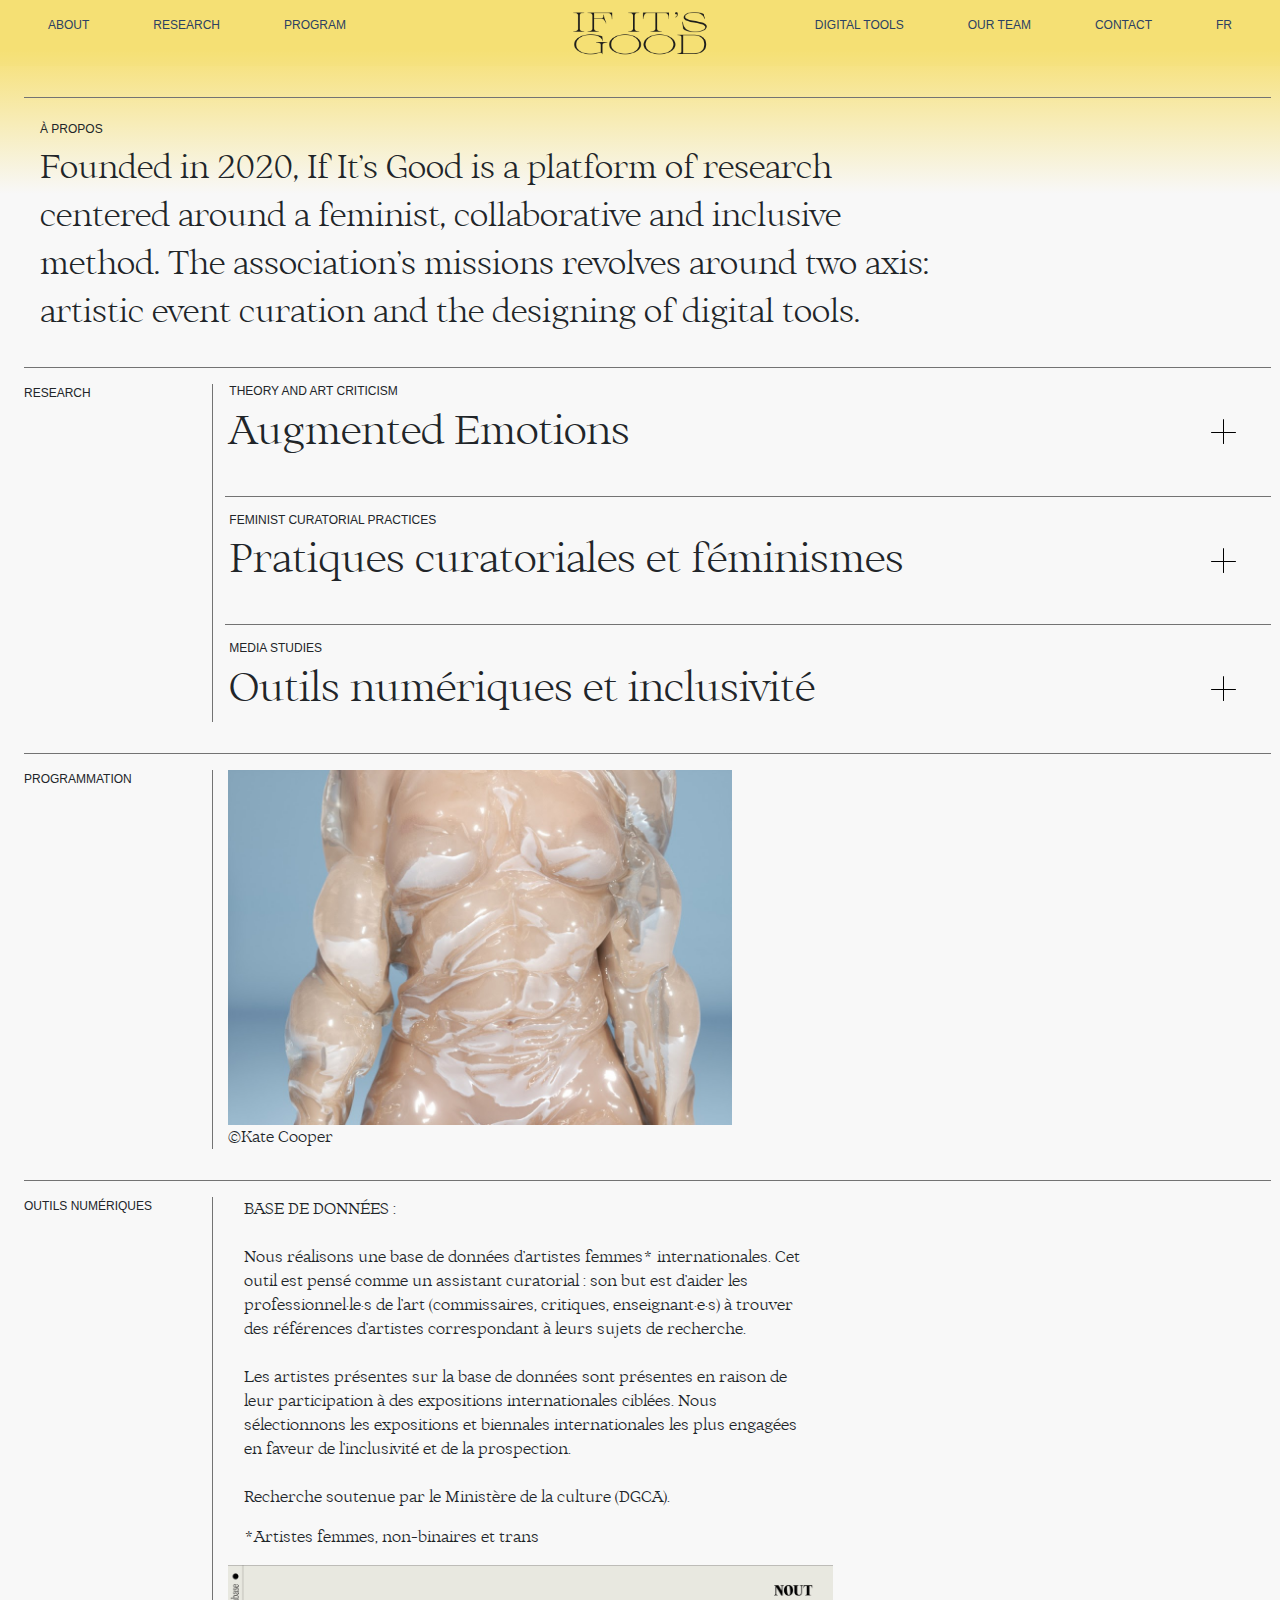
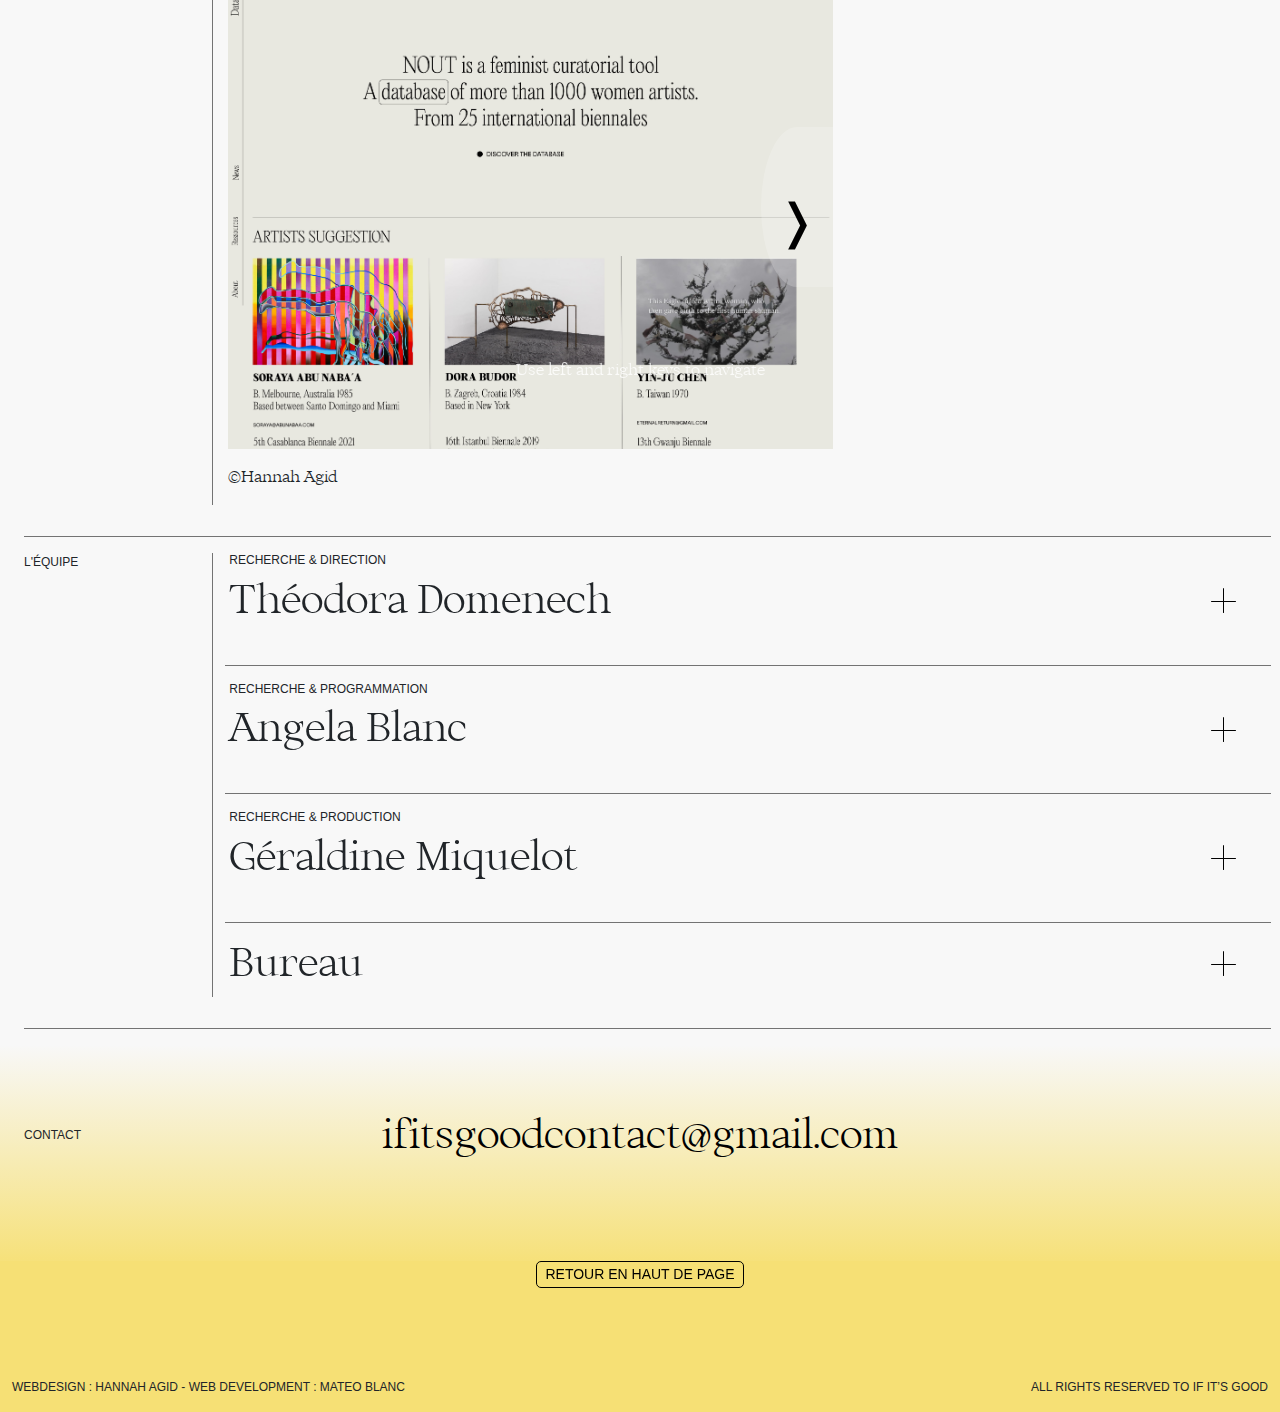
==== homepage_en.html @ 91a311b5 "deleted zip files" ====
<html>
<head>
  <meta charset="UTF-8">
  <title>If it's Good</title>
  <link rel="stylesheet" href="style/style.css">
  <meta name="viewport" content="width=device-width, initial-scale=1.0">
  <link rel="stylesheet" href="https://maxcdn.bootstrapcdn.com/bootstrap/4.5.2/css/bootstrap.min.css">
  <link rel="shortcut icon" href="https://64.media.tumblr.com/avatar_8b49ee606a43_128.pnj">
</head>

<body>
    <nav class="navbar navbar-expand-lg navbar-light bg-light" id="banner">
       <a href="index.html" class="small logo"> <img src="style/images/if-its-good-logo.png" class="small logo"></a>
      <button class="navbar-toggler" type="button" data-toggle="collapse" data-target="#navbarTogglerDemo02" aria-controls="navbarTogglerDemo02" aria-expanded="false" aria-label="Toggle navigation">
        <span></span><span></span>
      </button>

      <div class="collapse navbar-collapse" id="navbarTogglerDemo02">
        <ul class="navbar-nav mr-auto mt-2 mt-lg-0">
          <div class="banner-first">
            <li class="nav-item"><a href="#a-propos" class="title summary nav-link" id="apropos-btn">ABOUT</a></li>
            <li class="nav-item"><a href="#recherche" class="title summary nav-link">RESEARCH</a></li>
            <li class="nav-item"><a href="#programmation" class="title summary nav-link">PROGRAM</a></li>
          </div>
          <div class="banner-second">
            <li class="nav-item"><a href="#herweare" class="title summary nav-link">DIGITAL TOOLS</a></li>
            <li class="nav-item"><a href="#equipe" class="title summary nav-link">OUR TEAM</a></li>
            <li class="nav-item"><a href="#contact" class="title summary nav-link">CONTACT</a></li>
            <li class="nav-item"><a href="homepage_fr.html" class="nav-link summary title">FR</a></li>
          </div>
        </ul>
      </div>
    </nav>
    <div class="color"></div>

    <div id="a-propos"></div>
    <div class="hor-line lg ml-4"></div>
    <div class="a-propos">
      <h4 class="title summary">À PROPOS</h4>
      <p>Founded in 2020, If It’s Good is a platform of research centered around a feminist, collaborative and inclusive method. The association’s missions revolves around two axis: artistic event curation and the designing of digital tools.</p>
    </div>
      <div id="recherche"></div>
        <div class="hor-line lg ml-4"></div>

<!--     <div class="axes flex-column flex-md-row ">
      <div class="title col-lg-2 col-md-3 mb-5 mb-md-0 pl-4">
        <p>L’ASSOCIATION AGIT SUR DEUX AXES :
      </div>
      <div class="content-holder pl-3">

          <div class="content col-md-10 col-lg-8">
            <h1>Programmation curatoriale et recherche</h1>
            <p>Une programmation artistique et culturelle portant sur divers sujets, alliant arts plastiques et littérature, aux nouvelles technologies et à l’affectivité.</p>
            <p>Une activité de recherche portant sur les critères d’appréciation et de légitimation des travaux artistiques par les professionnels de l’art et sur la manière dont ceux-ci génèrent indirectement des discriminations.  Le rôle des nouvelles technologies dans la formation du regard et les mécanismes de sélection des artistes est au premier plan.</p>
          </div>


            <div class="hor-line sm"></div>

          <div class="content col-md-10 col-lg-8">
            <h1>Outils numériques</h1>
            <p>If It’s Good s’inscrit parmi les acteurs de l’art contemporain qui se positionnent clairement dans la lutte contre les inégalités sociales et de genre. Attentive aux initiatives menées dans ce sens, l’association entend concevoir un outil complémentaire : un site Internet donnant accès à des ressources sur les artistes plasticiennes actives dans le monde entier.</p>
          </div>
        </div>
      </div>
    -->
      <div class="flex-column flex-md-row section">
        <div class="title col-lg-2 col-md-3 mb-5 mb-md-0 pl-4">
          <p>RESEARCH</p>
        </div>
        <div class="content-holder pl-3">

          <div class="hidden-stuff ">

              <h4 class="title summary">THEORY AND ART CRITICISM</h4>
              <div class="other">
                <input type="checkbox" id="research-1">
                  <h1><label for="research-1">Augmented Emotions</label></h1>
                  <h4 class="plus">
                    <button>
                      <span></span><span></span>
                    </button></h4>
                    <p>New technologies transform our emotional life. This hybridization between the human and the machine echoes Harraway’s 1990 emancipatory figure of the cyborg. However, this concept is undermined by the politics of data surveillance, which creates a feeling of deep alienation and is linked to the idea of mass manipulation. Taking the augmented emotions as our starting point, we aim to examine the figure of the post-cyborg in the context of a world governed by data. Our research is rooted in the work of artists who highlights the paradoxes from the ambivalent figure of the cyborg.</p>
              <!-- <p><a href="" class="button title">EN SAVOIR PLUS</a></p> -->
              </div>
            <div class="hor-line sm"></div>
          </div>

          <div class="hidden-stuff">
            <h4 class="title summary">FEMINIST CURATORIAL PRACTICES</h4>
            <div class="other">
              <input type="checkbox" id="research-2">
                <h1><label for="research-2">Pratiques curatoriales et féminismes</label></h1>

                <h4 class="plus">
                  <button>
                    <span></span><span></span>
                  </button></h4>
                <p>This research focuses on alternative and collective curatorial practices derived from feminist thinking. Our hybrid formats are situated at the intersection of the public and the private spheres. We aim to use these to create new practices and transmit emancipatory knowledge through collective explorations. The association If It’s Good was born of a monthly salon that has been held privately since 2017 by Theodora Domenech. This salon was conceived of as an informal laboratory of exchange and discovery of female-identified, trans and non-binary artists and writers. </p>
                <!-- <p><a href="" class="button title">EN SAVOIR PLUS</a></p> -->
            </div>
            <div class="hor-line sm"></div>
          </div>

          <div class="hidden-stuff">
            <h4 class="title summary">MEDIA STUDIES</h4>
            <div class="other">
              <input type="checkbox" id="research-3">
                <h1><label for="research-3">Outils numériques et inclusivité</label></h1>
                <h4 class="plus">
                <button>
                  <span></span><span></span>
                </button></h4>
              <p>Internet, en créant des réseaux de visibilité alternatifs, aurait pu être l’outil idéal pour déconstruire le paradigme esthétique masculin et occidental qui domine les institutions mondiales d’art contemporain et introduire une plus grande diversité. Paradoxalement, le traitement de données massives conduit à mécaniser le travail de sélection et empêche une appréciation critique des œuvres observées. Par leur manque de neutralité, les algorithmes semblent, de plus, reconduire les discriminations à l’œuvre dans le monde de l’art, privilégiant le canon masculin et occidental. Comment retrouver de l’inclusivité dans le numérique ? </p>
              <!-- <p><a href="" class="button title">EN SAVOIR PLUS</a></p> -->
            </div>
          </div>
        </div>
      </div>
      <div class="hor-line lg ml-4" id="programmation"></div>

      <div class="flex-column flex-md-row section">
        <div class="title col-lg-2 col-md-3 mb-5 mb-md-0 pl-4">
          <p>PROGRAMMATION</p>
        </div>

        <div class="col-lg-10 col-md-3">
          <div class="content program col-11 col-sm-11 col-md-6">
            <img src="./style/images/KateCoooer.jpg" alt="Kate Cooper 'Infection Drivers'" class="image">
            <p class="img__description">"Émotions Augmentées" est une série de conférences qui auront lieu à la Fondation Ricard en mars  2021.</p>
          </div>
            <p class="mb-0">©Kate Cooper</p>
          </div>
      </div>
      <div class="hor-line lg ml-4" id="herweare"></div>

      <div  class="axes flex-column flex-md-row section">
        <div class="title col-lg-2 col-md-3 mb-5 mb-md-0 pl-4">
          <p>OUTILS NUMÉRIQUES</p>
        </div>
        <div class="col">
          <div class="content-holder pl-3 herweare col-sm-11 col-md-7">
            <p> BASE DE DONNÉES : <br><br>
                Nous réalisons une base de données d’artistes femmes* internationales. Cet outil est pensé comme un assistant curatorial : son but est d’aider les professionnel·le·s de l’art (commissaires, critiques, enseignant·e·s) à trouver des références d’artistes correspondant à leurs sujets de recherche. <br><br>
                Les artistes présentes sur la base de données sont présentes en raison de leur participation à des expositions internationales ciblées. Nous sélectionnons les expositions et biennales internationales les plus engagées en faveur de l’inclusivité et de la prospection.
            <br><br>Recherche soutenue par le Ministère de la culture (DGCA).</p>
            <p>*Artistes femmes, non-binaires et trans</p>
          </div>
            <!-- <a href=""> -->
              <!-- <div class="button-herweare">
              <p class="button summary title" id="btn-hwa">DÉCOUVRIR LE SITE INTERNET</p>
              <div>
                <button class="side-arrow">
                  <span></span>
                  <span></span>
                  <span></span>
                </button>
              </div>
              </div> -->
            <!-- </a> -->
            <div class="content-holder pl-3 herweare col-sm-11 col-md-7 forslider">
              <form class="form">
                <input type="radio" name="fancy" class="input" autofocus value="db-1" id="db-1" />
                <input type="radio" name="fancy" class="input" value="db-2" id="db-2" />
                <input type="radio" name="fancy" class="input" value="db-3" id="db-3" />
                <input type="radio" name="fancy" class="input" value="db-4" id="db-4" />
                <label for="db-1" class="label"></label><label for="db-2" class="label"></label><label for="db-3" class="label"></label><label for="db-4" class="label"></label>
                <div class="keys">Use left and right keys to navigate</div>
              </form>
            </div>

              <!-- <img src="./style/images/bdd.png" class="img-bdd"> -->
            <p>©Hannah Agid</p>
          </div>
        </div>
      </div>
      <div class="hor-line lg ml-4" id="equipe"></div>

      <div class="flex-column flex-md-row section">
        <div class="title col-lg-2 col-md-3 mb-5 mb-md-0 pl-4">
          <p>L'ÉQUIPE</p>
        </div>
        <div class="content-holder pl-3">
          <div class="hidden-stuff">
            <h4 class="title summary">RECHERCHE & DIRECTION</h4>
             <div class="other">
                <input type="checkbox" id="team-1">
                <h1><label for="team-1">Théodora Domenech</label></h1>
                <h4 class="plus">
                  <button>
                    <span></span><span></span>
                  </button></h4>
              <div class="hidden-photo flex-column flex-md-row">
                <div class="content col-11 col-sm-11 col-md-4">
                  <img src="./style/images/theo.jpg" alt="Théodora Domenech" class="image">
                </div>
                <div class="col-11 col-sm-11 col-md-6">
                  <p>Théodora Domenech est docteure en philosophie spécialisée en phénoménologie des sentiments. Elle organise, depuis trois ans, un salon de présentation d’artistes et écrivaines femmes*. Croisant philosophie et études culturelles, ses recherches portent sur les critères de jugement des oeuvres d’art et les discriminations dans l’art contemporain ainsi que sur les effets des technologies numériques sur la vie affective. </p>
                </div>
              </div>
            </div>
          </div>
          <div class="hor-line sm"></div>

          <div class="hidden-stuff">
            <h4 class="title summary">RECHERCHE & PROGRAMMATION</h4>
            <div class="other">
              <input type="checkbox" id="team-2">
                <h1><label for="team-2">Angela Blanc</label></h1>
                <h4 class="plus">
                  <button>
                    <span></span><span></span>
                  </button></h4>
                <div class="hidden-photo flex-column flex-md-row">
                  <div class="content col-11 col-sm-11 col-md-4">
                    <img src="./style/images/photoangela.jpg" alt="Angela Blanc" class="image">
                  </div>
                  <div class="col-11 col-sm-11 col-md-6">
                    <p>Angela Blanc est curatrice indépendante et historienne de l’art. Ses recherches récentes questionnent l’influence des politiques et théories féministes sur les pratiques curatoriales, à partir des notions d’intimité, de collaboration et de transmission. En 2020, elle a co-dirigé une programmation en ligne, Sets and Scenarios, en partenariat avec Nottingham Contemporary, portant sur nos relations affectives aux images.</p>
                  </div>
                </div>
              </div>
          </div>
          <div class="hor-line sm"></div>

          <div class="hidden-stuff">
            <h4 class="title summary">RECHERCHE & PRODUCTION</h4>
            <div class="other">
            <input type="checkbox" id="team-3">
              <h1><label for="team-3">Géraldine Miquelot</label></h1>
              <h4 class="plus">
                  <button>
                    <span></span><span></span>
                  </button></h4>
              <div class="hidden-photo flex-column flex-md-row">
                <div class="content col-11 col-sm-11 col-md-4">
                  <img src="./style/images/germiq.jpg" alt="Angela Blanc" class="image">
                </div>
                <div class="col-11 col-sm-11 col-md-6">
                  <p>Géraldine Miquelot est chercheuse et commissaire d’exposition indépendante. Après une thèse sur les pratiques de médiation dans les institutions d’art contemporain, elle poursuit ses réflexions sur le travail et les conditions de collaboration. Donnant la priorité à la transmission et à la vulgarisation, elle s'attache notamment à rendre lisibles les mécanismes de domination patriarcale et coloniale en jeu dans le monde de l'art.</p>
                </div>
              </div>
          </div>
        </div>

        <div class="hor-line sm"></div>

        <div class="hidden-stuff">
            <div class="other">
            <input type="checkbox" id="team-4">
              <h1><label for="team-4">Bureau</label></h1>
              <h4 class="plus">
                  <button>
                    <span></span><span></span>
                  </button></h4>
              <div class="hidden-photo flex-column flex-md-row">
                <!-- <div class="content col-11 col-sm-11 col-md-4">
                </div> -->
                <div class="col-11 col-sm-11 col-md-8 pl-0">
                  <p>YASMINA HATEM, commissaire d’exposition indépendante.
                      <br>CATHERINE STEPHAN, économiste.</p>
                  </div>
              </div>
          </div>
        </div>
        </div>
      </div>
      <div class="hor-line lg ml-4"></div>

      <div id="contact" class="flex-column flex-md-row">
        <div class="title col-lg-2 col-md-3 mb-5 mb-md-0 pl-4">
          <p>CONTACT</p>
        </div>
        <div class="mail">
          <a href="mailto: ifitsgoodcontact@gmail.com"><h1>ifitsgoodcontact@gmail.com</h1></a>
        </div>
      </div>
      <footer class="footer page-footer">
        <div class="top">
          <a href="#banner" class="button">RETOUR EN HAUT DE PAGE</a>
        </div>
        <div class="bottom-footer">
          <p class="title summary">WEBDESIGN : HANNAH AGID - WEB DEVELOPMENT : MATEO BLANC</p>
          <p class="title summary">ALL RIGHTS RESERVED TO IF IT’S GOOD</p>
        </div>
      </footer>
    <script src="https://ajax.googleapis.com/ajax/libs/jquery/3.2.1/jquery.min.js"></script>
    <script src="https://cdnjs.cloudflare.com/ajax/libs/popper.js/1.12.6/umd/popper.min.js"></script>
    <script src="https://maxcdn.bootstrapcdn.com/bootstrap/4.0.0/js/bootstrap.min.js"></script>
</body>
</html>
---- style/style.css ----
@import url("components/apropos.css");
@import url("components/axes.css");
@import url("components/hidden-stuff.css");
@import url("components/images.css");
@import url("components/contact.css");
@import url("components/footer.css");
@import url("components/button.css");
@import url("components/logo.css");
@import url("components/navbar.css");
@import url("components/divider.css");
@import url("components/slider.css");


@font-face {
    font-family: 'orticalight';
    src: url('../ortica_site/ortica-light-webfont.woff2') format('woff2'),
         url('../ortica_site/ortica-light-webfont.woff') format('woff');
    font-weight: normal;
    font-style: normal;

}

@font-face {
    font-family: 'orticabold';
    src: url('../ortica_site/ortica-bold-webfont.woff2') format('woff2'),
         url('../ortica_site/ortica-bold-webfont.woff') format('woff');
    font-weight: normal;
    font-style: normal;
}

body {
  background-color: rgb(248 248 248) !important;
  font-family: 'orticalight' !important;
  margin: 0 !important;
}

.holster {
  scroll-snap-type: y proximity;
  /*height: 100vh;*/
  overflow: scroll;
  scroll-behavior: smooth;
}

body p {
  line-height: 1.5em;
}

h1, h4 {
  font-weight: lighter;
}

html {
  scroll-behavior: smooth;
}
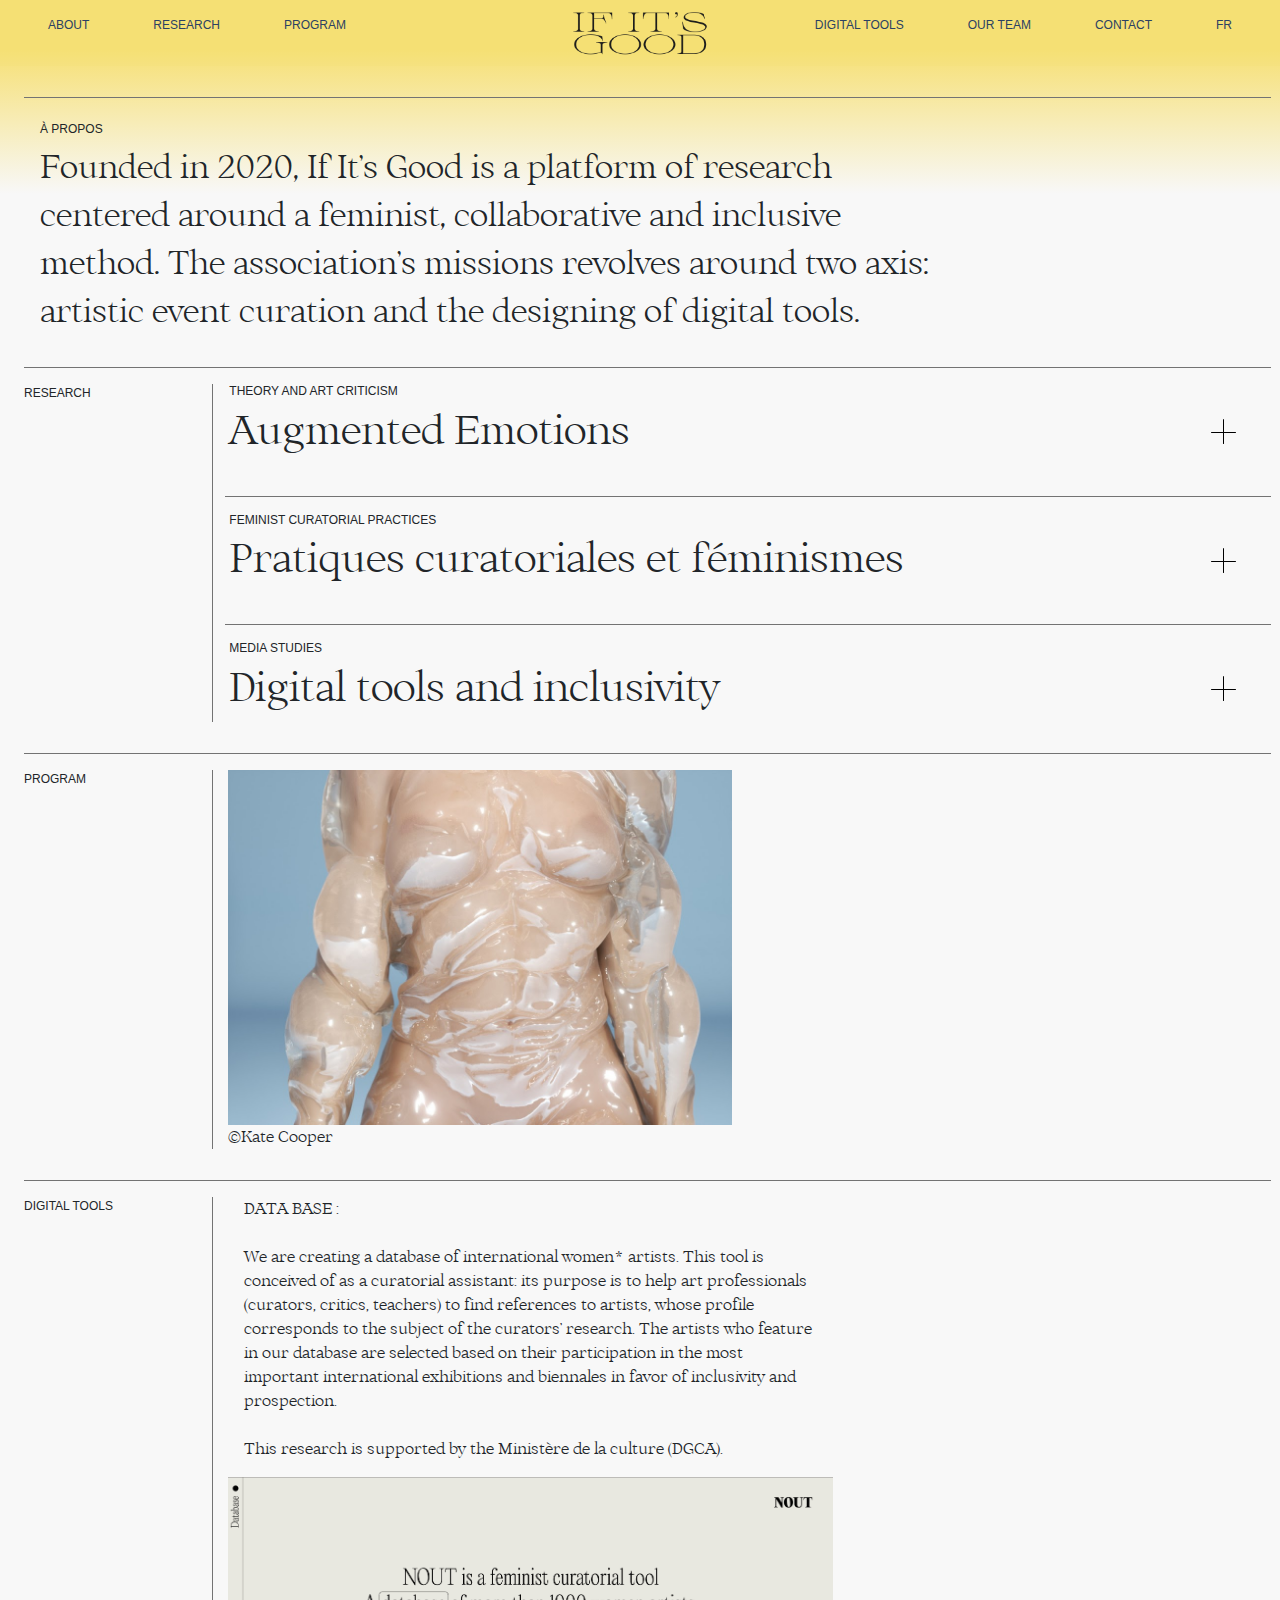
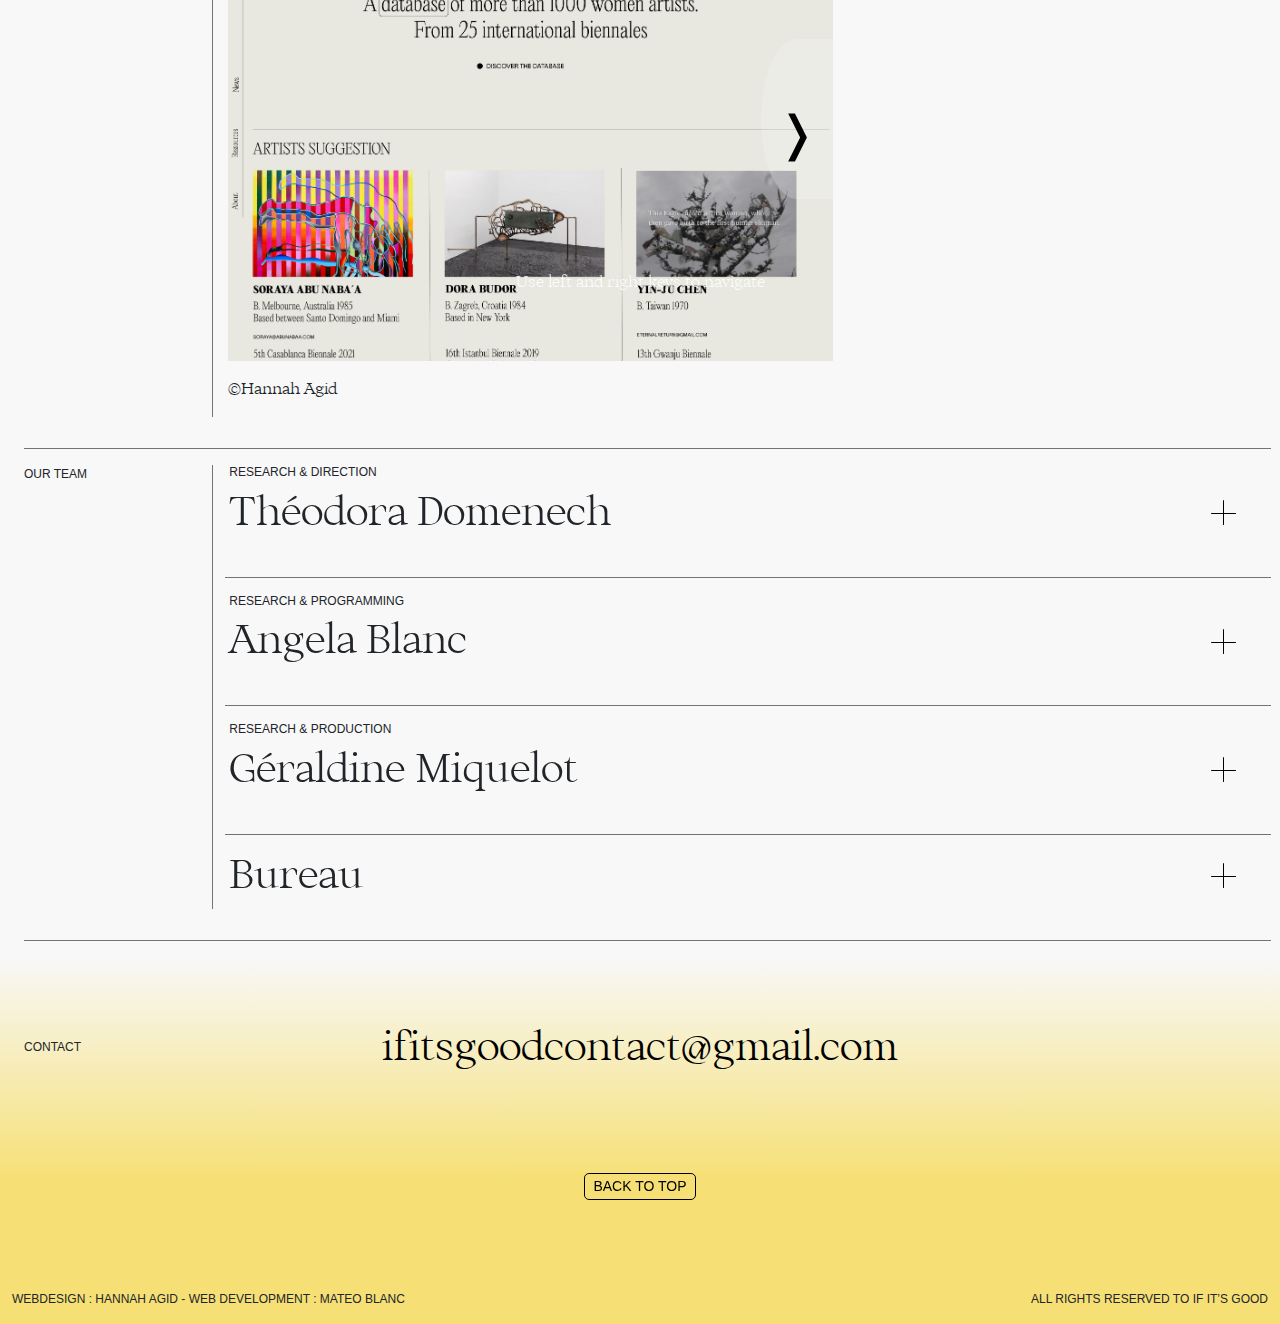
==== commit 53126d85: "added English version and changed buttons in index" ====
--- a/homepage_en.html
+++ b/homepage_en.html
@@ -106,12 +106,12 @@
             <h4 class="title summary">MEDIA STUDIES</h4>
             <div class="other">
               <input type="checkbox" id="research-3">
-                <h1><label for="research-3">Outils numériques et inclusivité</label></h1>
+                <h1><label for="research-3">Digital tools and inclusivity</label></h1>
                 <h4 class="plus">
                 <button>
                   <span></span><span></span>
                 </button></h4>
-              <p>Internet, en créant des réseaux de visibilité alternatifs, aurait pu être l’outil idéal pour déconstruire le paradigme esthétique masculin et occidental qui domine les institutions mondiales d’art contemporain et introduire une plus grande diversité. Paradoxalement, le traitement de données massives conduit à mécaniser le travail de sélection et empêche une appréciation critique des œuvres observées. Par leur manque de neutralité, les algorithmes semblent, de plus, reconduire les discriminations à l’œuvre dans le monde de l’art, privilégiant le canon masculin et occidental. Comment retrouver de l’inclusivité dans le numérique ? </p>
+              <p>Since it creates alternative networks of visibility, the Internet could have been the perfect tool to deconstruct the masculine and occidental aesthetic paradigm that dominates contemporary art institutions. The Internet could equally have been used to introduce diversity into the world of art. Paradoxically, mass data processing has led to the mechanisation of selection processes, which has become an impediment to critical appreciation of an artwork. As a result of their biases, algorithms seem to replicate traditional discrimination in the art world by placing emphasis upon the masculine and occidental canon. How can we reach inclusivity in digital technologies?</p>
               <!-- <p><a href="" class="button title">EN SAVOIR PLUS</a></p> -->
             </div>
           </div>
@@ -121,13 +121,13 @@
 
       <div class="flex-column flex-md-row section">
         <div class="title col-lg-2 col-md-3 mb-5 mb-md-0 pl-4">
-          <p>PROGRAMMATION</p>
+          <p>PROGRAM</p>
         </div>
 
         <div class="col-lg-10 col-md-3">
           <div class="content program col-11 col-sm-11 col-md-6">
             <img src="./style/images/KateCoooer.jpg" alt="Kate Cooper 'Infection Drivers'" class="image">
-            <p class="img__description">"Émotions Augmentées" est une série de conférences qui auront lieu à la Fondation Ricard en mars  2021.</p>
+            <p class="img__description">Augmented Emotions is a public programme scheduled in March 2021 at the Fondation Pernod Ricard.</p>
           </div>
             <p class="mb-0">©Kate Cooper</p>
           </div>
@@ -136,15 +136,14 @@
 
       <div  class="axes flex-column flex-md-row section">
         <div class="title col-lg-2 col-md-3 mb-5 mb-md-0 pl-4">
-          <p>OUTILS NUMÉRIQUES</p>
+          <p>DIGITAL TOOLS</p>
         </div>
         <div class="col">
           <div class="content-holder pl-3 herweare col-sm-11 col-md-7">
-            <p> BASE DE DONNÉES : <br><br>
-                Nous réalisons une base de données d’artistes femmes* internationales. Cet outil est pensé comme un assistant curatorial : son but est d’aider les professionnel·le·s de l’art (commissaires, critiques, enseignant·e·s) à trouver des références d’artistes correspondant à leurs sujets de recherche. <br><br>
-                Les artistes présentes sur la base de données sont présentes en raison de leur participation à des expositions internationales ciblées. Nous sélectionnons les expositions et biennales internationales les plus engagées en faveur de l’inclusivité et de la prospection.
-            <br><br>Recherche soutenue par le Ministère de la culture (DGCA).</p>
-            <p>*Artistes femmes, non-binaires et trans</p>
+            <p> DATA BASE : <br><br>
+                We are creating a database of international women* artists. This tool is conceived of as a curatorial assistant: its purpose is to help art professionals (curators, critics, teachers) to find references to artists, whose profile corresponds to the subject of the curators’ research.
+                The artists who feature in our database are selected based on their participation in the most important international exhibitions and biennales in favor of inclusivity and prospection.
+            <br><br>This research is supported by the Ministère de la culture (DGCA).</p>
           </div>
             <!-- <a href=""> -->
               <!-- <div class="button-herweare">
@@ -178,11 +177,11 @@
 
       <div class="flex-column flex-md-row section">
         <div class="title col-lg-2 col-md-3 mb-5 mb-md-0 pl-4">
-          <p>L'ÉQUIPE</p>
+          <p>OUR TEAM</p>
         </div>
         <div class="content-holder pl-3">
           <div class="hidden-stuff">
-            <h4 class="title summary">RECHERCHE & DIRECTION</h4>
+            <h4 class="title summary">RESEARCH & DIRECTION</h4>
              <div class="other">
                 <input type="checkbox" id="team-1">
                 <h1><label for="team-1">Théodora Domenech</label></h1>
@@ -195,7 +194,7 @@
                   <img src="./style/images/theo.jpg" alt="Théodora Domenech" class="image">
                 </div>
                 <div class="col-11 col-sm-11 col-md-6">
-                  <p>Théodora Domenech est docteure en philosophie spécialisée en phénoménologie des sentiments. Elle organise, depuis trois ans, un salon de présentation d’artistes et écrivaines femmes*. Croisant philosophie et études culturelles, ses recherches portent sur les critères de jugement des oeuvres d’art et les discriminations dans l’art contemporain ainsi que sur les effets des technologies numériques sur la vie affective. </p>
+                  <p>Théodora Domenech is a Doctor of Philosophy with a specialisation in the phenomenology of feelings. For the past three years, she has organised a monthly salon for women artists and writers. Situated at the intersection of philosophy and cultural studies, her research focuses on the criteria of judgement and discrimination in the contemporary art world, as well as the effects of new technologies on emotions.</p>
                 </div>
               </div>
             </div>
@@ -203,7 +202,7 @@
           <div class="hor-line sm"></div>
 
           <div class="hidden-stuff">
-            <h4 class="title summary">RECHERCHE & PROGRAMMATION</h4>
+            <h4 class="title summary">RESEARCH & PROGRAMMING</h4>
             <div class="other">
               <input type="checkbox" id="team-2">
                 <h1><label for="team-2">Angela Blanc</label></h1>
@@ -216,7 +215,7 @@
                     <img src="./style/images/photoangela.jpg" alt="Angela Blanc" class="image">
                   </div>
                   <div class="col-11 col-sm-11 col-md-6">
-                    <p>Angela Blanc est curatrice indépendante et historienne de l’art. Ses recherches récentes questionnent l’influence des politiques et théories féministes sur les pratiques curatoriales, à partir des notions d’intimité, de collaboration et de transmission. En 2020, elle a co-dirigé une programmation en ligne, Sets and Scenarios, en partenariat avec Nottingham Contemporary, portant sur nos relations affectives aux images.</p>
+                    <p>Angela Blanc is an independent curator and art historian. Her most recent research questions the influence of feminist theories on artistic and curatorial practices, concentrated on an exploration of intimacy, collaboration, and transmission. In 2020, in partnership with Nottingham Contemporary, she co-curated Sets and Scenarios, an online programme featuring film, text and performance, that questions our heightened proximity to moving images.</p>
                   </div>
                 </div>
               </div>
@@ -224,7 +223,7 @@
           <div class="hor-line sm"></div>
 
           <div class="hidden-stuff">
-            <h4 class="title summary">RECHERCHE & PRODUCTION</h4>
+            <h4 class="title summary">RESEARCH & PRODUCTION</h4>
             <div class="other">
             <input type="checkbox" id="team-3">
               <h1><label for="team-3">Géraldine Miquelot</label></h1>
@@ -237,7 +236,7 @@
                   <img src="./style/images/germiq.jpg" alt="Angela Blanc" class="image">
                 </div>
                 <div class="col-11 col-sm-11 col-md-6">
-                  <p>Géraldine Miquelot est chercheuse et commissaire d’exposition indépendante. Après une thèse sur les pratiques de médiation dans les institutions d’art contemporain, elle poursuit ses réflexions sur le travail et les conditions de collaboration. Donnant la priorité à la transmission et à la vulgarisation, elle s'attache notamment à rendre lisibles les mécanismes de domination patriarcale et coloniale en jeu dans le monde de l'art.</p>
+                  <p>Géraldine Miquelot is a researcher and independent curator. After a thesis on cultural mediation practices in contemporary art institutions, she began to conduct her research on labour and the conditions of collaboration. With a concentration on processes of transmission and popularization, she seeks to highlight patriarchal and colonial domination at work in the art world. </p>
                 </div>
               </div>
           </div>
@@ -277,7 +276,7 @@
       </div>
       <footer class="footer page-footer">
         <div class="top">
-          <a href="#banner" class="button">RETOUR EN HAUT DE PAGE</a>
+          <a href="#banner" class="button">BACK TO TOP</a>
         </div>
         <div class="bottom-footer">
           <p class="title summary">WEBDESIGN : HANNAH AGID - WEB DEVELOPMENT : MATEO BLANC</p>
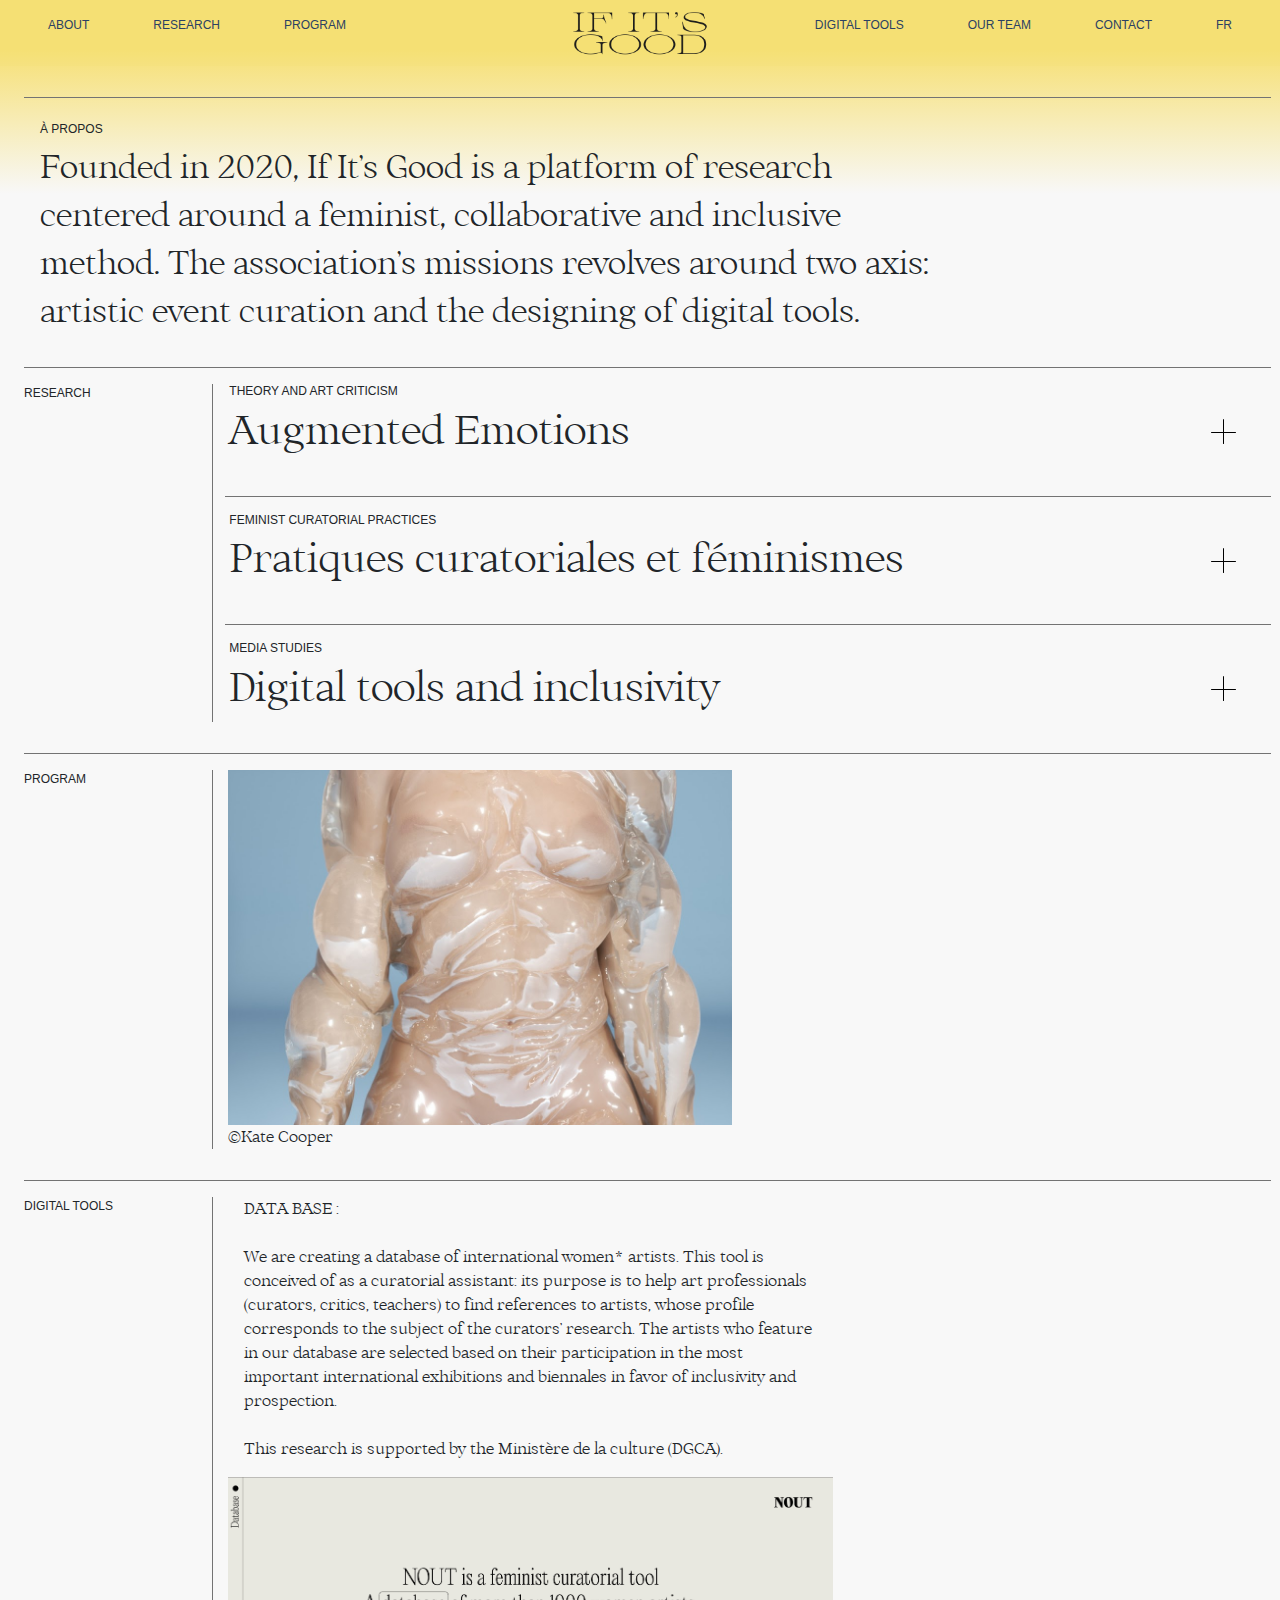
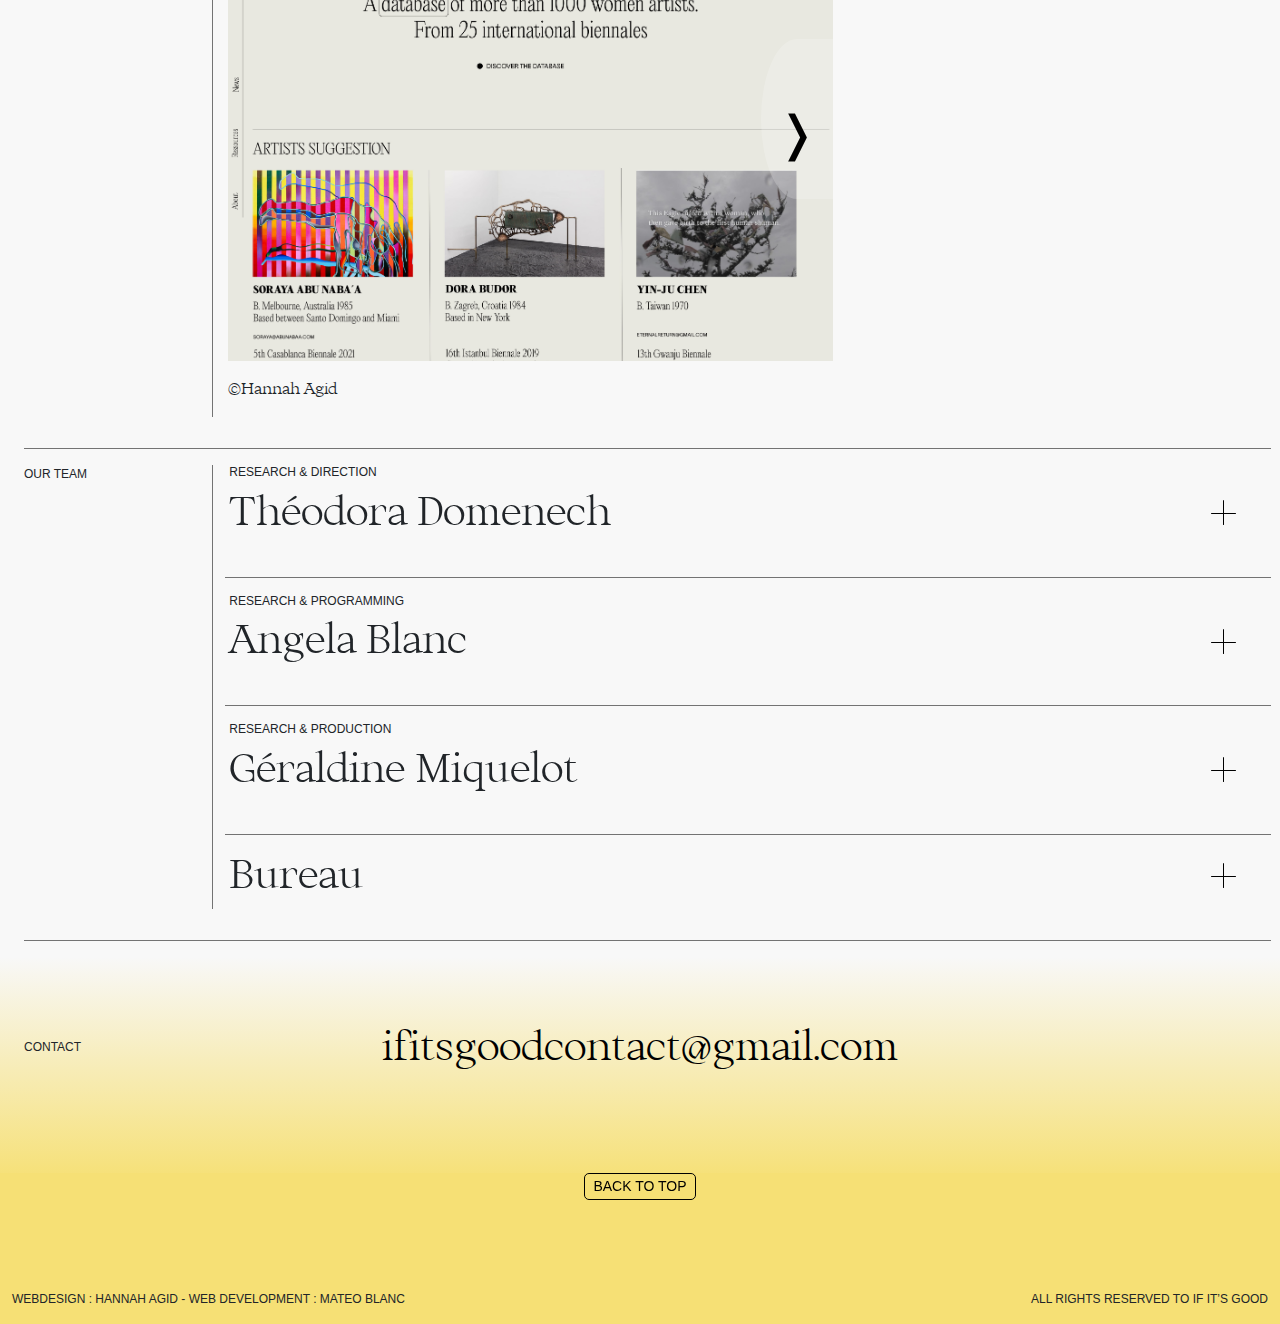
==== commit ab91d828: "corrected autofocus issue" ====
--- a/homepage_en.html
+++ b/homepage_en.html
@@ -9,282 +9,239 @@
 </head>
 
 <body>
-    <nav class="navbar navbar-expand-lg navbar-light bg-light" id="banner">
-       <a href="index.html" class="small logo"> <img src="style/images/if-its-good-logo.png" class="small logo"></a>
-      <button class="navbar-toggler" type="button" data-toggle="collapse" data-target="#navbarTogglerDemo02" aria-controls="navbarTogglerDemo02" aria-expanded="false" aria-label="Toggle navigation">
-        <span></span><span></span>
-      </button>
-
-      <div class="collapse navbar-collapse" id="navbarTogglerDemo02">
-        <ul class="navbar-nav mr-auto mt-2 mt-lg-0">
-          <div class="banner-first">
-            <li class="nav-item"><a href="#a-propos" class="title summary nav-link" id="apropos-btn">ABOUT</a></li>
-            <li class="nav-item"><a href="#recherche" class="title summary nav-link">RESEARCH</a></li>
-            <li class="nav-item"><a href="#programmation" class="title summary nav-link">PROGRAM</a></li>
+  <nav class="navbar navbar-expand-lg navbar-light bg-light" id="banner">
+    <a href="index.html" class="small logo"> <img src="style/images/if-its-good-logo.png" class="small logo"></a>
+    <button class="navbar-toggler" type="button" data-toggle="collapse" data-target="#navbarTogglerDemo02" aria-controls="navbarTogglerDemo02" aria-expanded="false" aria-label="Toggle navigation">
+      <span></span><span></span>
+    </button>
+
+    <div class="collapse navbar-collapse" id="navbarTogglerDemo02">
+      <ul class="navbar-nav mr-auto mt-2 mt-lg-0">
+        <div class="banner-first">
+          <li class="nav-item"><a href="#a-propos" class="title summary nav-link" id="apropos-btn">ABOUT</a></li>
+          <li class="nav-item"><a href="#recherche" class="title summary nav-link">RESEARCH</a></li>
+          <li class="nav-item"><a href="#programmation" class="title summary nav-link">PROGRAM</a></li>
+        </div>
+        <div class="banner-second">
+          <li class="nav-item"><a href="#herweare" class="title summary nav-link">DIGITAL TOOLS</a></li>
+          <li class="nav-item"><a href="#equipe" class="title summary nav-link">OUR TEAM</a></li>
+          <li class="nav-item"><a href="#contact" class="title summary nav-link">CONTACT</a></li>
+          <li class="nav-item"><a href="homepage_fr.html" class="nav-link summary title">FR</a></li>
+        </div>
+      </ul>
+    </div>
+  </nav>
+  <div class="color"></div>
+
+  <div id="a-propos"></div>
+  <div class="hor-line lg ml-4"></div>
+  <div class="a-propos">
+    <h4 class="title summary">À PROPOS</h4>
+    <p>Founded in 2020, If It’s Good is a platform of research centered around a feminist, collaborative and inclusive method. The association’s missions revolves around two axis: artistic event curation and the designing of digital tools.</p>
+  </div>
+  <div id="recherche"></div>
+  <div class="hor-line lg ml-4"></div>
+
+  <div class="flex-column flex-md-row section">
+    <div class="title col-lg-2 col-md-3 mb-5 mb-md-0 pl-4">
+      <p>RESEARCH</p>
+    </div>
+    <div class="content-holder pl-3">
+      <div class="hidden-stuff ">
+        <h4 class="title summary">THEORY AND ART CRITICISM</h4>
+        <div class="other">
+          <input type="checkbox" id="research-1">
+            <h1><label for="research-1">Augmented Emotions</label></h1>
+            <h4 class="plus">
+            <button>
+              <span></span><span></span>
+            </button></h4>
+            <p>New technologies transform our emotional life. This hybridization between the human and the machine echoes Harraway’s 1990 emancipatory figure of the cyborg. However, this concept is undermined by the politics of data surveillance, which creates a feeling of deep alienation and is linked to the idea of mass manipulation. Taking the augmented emotions as our starting point, we aim to examine the figure of the post-cyborg in the context of a world governed by data. Our research is rooted in the work of artists who highlights the paradoxes from the ambivalent figure of the cyborg.</p>
+        </div>
+        <div class="hor-line sm"></div>
+      </div>
+
+      <div class="hidden-stuff">
+        <h4 class="title summary">FEMINIST CURATORIAL PRACTICES</h4>
+        <div class="other">
+          <input type="checkbox" id="research-2">
+            <h1><label for="research-2">Pratiques curatoriales et féminismes</label></h1>
+            <h4 class="plus">
+            <button>
+              <span></span><span></span>
+            </button></h4>
+            <p>This research focuses on alternative and collective curatorial practices derived from feminist thinking. Our hybrid formats are situated at the intersection of the public and the private spheres. We aim to use these to create new practices and transmit emancipatory knowledge through collective explorations. The association If It’s Good was born of a monthly salon that has been held privately since 2017 by Theodora Domenech. This salon was conceived of as an informal laboratory of exchange and discovery of female-identified, trans and non-binary artists and writers. </p>
+        </div>
+        <div class="hor-line sm"></div>
+      </div>
+
+      <div class="hidden-stuff">
+        <h4 class="title summary">MEDIA STUDIES</h4>
+        <div class="other">
+          <input type="checkbox" id="research-3">
+            <h1><label for="research-3">Digital tools and inclusivity</label></h1>
+            <h4 class="plus">
+            <button>
+              <span></span><span></span>
+            </button></h4>
+            <p>Since it creates alternative networks of visibility, the Internet could have been the perfect tool to deconstruct the masculine and occidental aesthetic paradigm that dominates contemporary art institutions. The Internet could equally have been used to introduce diversity into the world of art. Paradoxically, mass data processing has led to the mechanisation of selection processes, which has become an impediment to critical appreciation of an artwork. As a result of their biases, algorithms seem to replicate traditional discrimination in the art world by placing emphasis upon the masculine and occidental canon. How can we reach inclusivity in digital technologies?</p>
+        </div>
+      </div>
+    </div>
+  </div>
+  <div class="hor-line lg ml-4" id="programmation"></div>
+
+    <div class="flex-column flex-md-row section">
+      <div class="title col-lg-2 col-md-3 mb-5 mb-md-0 pl-4">
+        <p>PROGRAM</p>
+      </div>
+
+      <div class="col-lg-10 col-md-3">
+        <div class="content program col-11 col-sm-11 col-md-6">
+          <img src="./style/images/KateCoooer.jpg" alt="Kate Cooper 'Infection Drivers'" class="image">
+          <p class="img__description">Augmented Emotions is a public programme scheduled in March 2021 at the Fondation Pernod Ricard.</p>
+        </div>
+          <p class="mb-0">©Kate Cooper</p>
+        </div>
+    </div>
+    <div class="hor-line lg ml-4" id="herweare"></div>
+
+    <div  class="axes flex-column flex-md-row section">
+      <div class="title col-lg-2 col-md-3 mb-5 mb-md-0 pl-4">
+        <p>DIGITAL TOOLS</p>
+      </div>
+      <div class="col">
+        <div class="content-holder pl-3 herweare col-sm-11 col-md-7">
+          <p> DATA BASE : <br><br>
+              We are creating a database of international women* artists. This tool is conceived of as a curatorial assistant: its purpose is to help art professionals (curators, critics, teachers) to find references to artists, whose profile corresponds to the subject of the curators’ research.
+              The artists who feature in our database are selected based on their participation in the most important international exhibitions and biennales in favor of inclusivity and prospection.
+          <br><br>This research is supported by the Ministère de la culture (DGCA).</p>
+        </div>
+
+        <div class="content-holder pl-3 herweare col-sm-11 col-md-7 forslider">
+          <form class="form">
+            <input type="radio" name="fancy" class="input" value="db-1" id="db-1" />
+            <input type="radio" name="fancy" class="input" value="db-2" id="db-2" />
+            <input type="radio" name="fancy" class="input" value="db-3" id="db-3" />
+            <input type="radio" name="fancy" class="input" value="db-4" id="db-4" />
+            <label for="db-1" class="label"></label><label for="db-2" class="label"></label><label for="db-3" class="label"></label><label for="db-4" class="label"></label>
+            <div class="keys">Use left and right keys to navigate</div>
+          </form>
+        </div>
+        <p>©Hannah Agid</p>
+      </div>
+    </div>
+  </div>
+  <div class="hor-line lg ml-4" id="equipe"></div>
+
+  <div class="flex-column flex-md-row section">
+    <div class="title col-lg-2 col-md-3 mb-5 mb-md-0 pl-4">
+      <p>OUR TEAM</p>
+    </div>
+    <div class="content-holder pl-3">
+      <div class="hidden-stuff">
+        <h4 class="title summary">RESEARCH & DIRECTION</h4>
+         <div class="other">
+            <input type="checkbox" id="team-1">
+            <h1><label for="team-1">Théodora Domenech</label></h1>
+            <h4 class="plus">
+              <button>
+                <span></span><span></span>
+              </button></h4>
+          <div class="hidden-photo flex-column flex-md-row">
+            <div class="content col-11 col-sm-11 col-md-4">
+              <img src="./style/images/theo.jpg" alt="Théodora Domenech" class="image">
+            </div>
+            <div class="col-11 col-sm-11 col-md-6">
+              <p>Théodora Domenech is a Doctor of Philosophy with a specialisation in the phenomenology of feelings. For the past three years, she has organised a monthly salon for women artists and writers. Situated at the intersection of philosophy and cultural studies, her research focuses on the criteria of judgement and discrimination in the contemporary art world, as well as the effects of new technologies on emotions.</p>
+            </div>
           </div>
-          <div class="banner-second">
-            <li class="nav-item"><a href="#herweare" class="title summary nav-link">DIGITAL TOOLS</a></li>
-            <li class="nav-item"><a href="#equipe" class="title summary nav-link">OUR TEAM</a></li>
-            <li class="nav-item"><a href="#contact" class="title summary nav-link">CONTACT</a></li>
-            <li class="nav-item"><a href="homepage_fr.html" class="nav-link summary title">FR</a></li>
-          </div>
-        </ul>
-      </div>
-    </nav>
-    <div class="color"></div>
-
-    <div id="a-propos"></div>
-    <div class="hor-line lg ml-4"></div>
-    <div class="a-propos">
-      <h4 class="title summary">À PROPOS</h4>
-      <p>Founded in 2020, If It’s Good is a platform of research centered around a feminist, collaborative and inclusive method. The association’s missions revolves around two axis: artistic event curation and the designing of digital tools.</p>
-    </div>
-      <div id="recherche"></div>
-        <div class="hor-line lg ml-4"></div>
-
-<!--     <div class="axes flex-column flex-md-row ">
-      <div class="title col-lg-2 col-md-3 mb-5 mb-md-0 pl-4">
-        <p>L’ASSOCIATION AGIT SUR DEUX AXES :
-      </div>
-      <div class="content-holder pl-3">
-
-          <div class="content col-md-10 col-lg-8">
-            <h1>Programmation curatoriale et recherche</h1>
-            <p>Une programmation artistique et culturelle portant sur divers sujets, alliant arts plastiques et littérature, aux nouvelles technologies et à l’affectivité.</p>
-            <p>Une activité de recherche portant sur les critères d’appréciation et de légitimation des travaux artistiques par les professionnels de l’art et sur la manière dont ceux-ci génèrent indirectement des discriminations.  Le rôle des nouvelles technologies dans la formation du regard et les mécanismes de sélection des artistes est au premier plan.</p>
-          </div>
-
-
-            <div class="hor-line sm"></div>
-
-          <div class="content col-md-10 col-lg-8">
-            <h1>Outils numériques</h1>
-            <p>If It’s Good s’inscrit parmi les acteurs de l’art contemporain qui se positionnent clairement dans la lutte contre les inégalités sociales et de genre. Attentive aux initiatives menées dans ce sens, l’association entend concevoir un outil complémentaire : un site Internet donnant accès à des ressources sur les artistes plasticiennes actives dans le monde entier.</p>
-          </div>
-        </div>
-      </div>
-    -->
-      <div class="flex-column flex-md-row section">
-        <div class="title col-lg-2 col-md-3 mb-5 mb-md-0 pl-4">
-          <p>RESEARCH</p>
-        </div>
-        <div class="content-holder pl-3">
-
-          <div class="hidden-stuff ">
-
-              <h4 class="title summary">THEORY AND ART CRITICISM</h4>
-              <div class="other">
-                <input type="checkbox" id="research-1">
-                  <h1><label for="research-1">Augmented Emotions</label></h1>
-                  <h4 class="plus">
-                    <button>
-                      <span></span><span></span>
-                    </button></h4>
-                    <p>New technologies transform our emotional life. This hybridization between the human and the machine echoes Harraway’s 1990 emancipatory figure of the cyborg. However, this concept is undermined by the politics of data surveillance, which creates a feeling of deep alienation and is linked to the idea of mass manipulation. Taking the augmented emotions as our starting point, we aim to examine the figure of the post-cyborg in the context of a world governed by data. Our research is rooted in the work of artists who highlights the paradoxes from the ambivalent figure of the cyborg.</p>
-              <!-- <p><a href="" class="button title">EN SAVOIR PLUS</a></p> -->
-              </div>
-            <div class="hor-line sm"></div>
-          </div>
-
-          <div class="hidden-stuff">
-            <h4 class="title summary">FEMINIST CURATORIAL PRACTICES</h4>
-            <div class="other">
-              <input type="checkbox" id="research-2">
-                <h1><label for="research-2">Pratiques curatoriales et féminismes</label></h1>
-
-                <h4 class="plus">
-                  <button>
-                    <span></span><span></span>
-                  </button></h4>
-                <p>This research focuses on alternative and collective curatorial practices derived from feminist thinking. Our hybrid formats are situated at the intersection of the public and the private spheres. We aim to use these to create new practices and transmit emancipatory knowledge through collective explorations. The association If It’s Good was born of a monthly salon that has been held privately since 2017 by Theodora Domenech. This salon was conceived of as an informal laboratory of exchange and discovery of female-identified, trans and non-binary artists and writers. </p>
-                <!-- <p><a href="" class="button title">EN SAVOIR PLUS</a></p> -->
-            </div>
-            <div class="hor-line sm"></div>
-          </div>
-
-          <div class="hidden-stuff">
-            <h4 class="title summary">MEDIA STUDIES</h4>
-            <div class="other">
-              <input type="checkbox" id="research-3">
-                <h1><label for="research-3">Digital tools and inclusivity</label></h1>
-                <h4 class="plus">
+        </div>
+      </div>
+      <div class="hor-line sm"></div>
+
+        <div class="hidden-stuff">
+          <h4 class="title summary">RESEARCH & PROGRAMMING</h4>
+          <div class="other">
+            <input type="checkbox" id="team-2">
+              <h1><label for="team-2">Angela Blanc</label></h1>
+              <h4 class="plus">
                 <button>
                   <span></span><span></span>
                 </button></h4>
-              <p>Since it creates alternative networks of visibility, the Internet could have been the perfect tool to deconstruct the masculine and occidental aesthetic paradigm that dominates contemporary art institutions. The Internet could equally have been used to introduce diversity into the world of art. Paradoxically, mass data processing has led to the mechanisation of selection processes, which has become an impediment to critical appreciation of an artwork. As a result of their biases, algorithms seem to replicate traditional discrimination in the art world by placing emphasis upon the masculine and occidental canon. How can we reach inclusivity in digital technologies?</p>
-              <!-- <p><a href="" class="button title">EN SAVOIR PLUS</a></p> -->
-            </div>
-          </div>
-        </div>
-      </div>
-      <div class="hor-line lg ml-4" id="programmation"></div>
-
-      <div class="flex-column flex-md-row section">
-        <div class="title col-lg-2 col-md-3 mb-5 mb-md-0 pl-4">
-          <p>PROGRAM</p>
-        </div>
-
-        <div class="col-lg-10 col-md-3">
-          <div class="content program col-11 col-sm-11 col-md-6">
-            <img src="./style/images/KateCoooer.jpg" alt="Kate Cooper 'Infection Drivers'" class="image">
-            <p class="img__description">Augmented Emotions is a public programme scheduled in March 2021 at the Fondation Pernod Ricard.</p>
-          </div>
-            <p class="mb-0">©Kate Cooper</p>
-          </div>
-      </div>
-      <div class="hor-line lg ml-4" id="herweare"></div>
-
-      <div  class="axes flex-column flex-md-row section">
-        <div class="title col-lg-2 col-md-3 mb-5 mb-md-0 pl-4">
-          <p>DIGITAL TOOLS</p>
-        </div>
-        <div class="col">
-          <div class="content-holder pl-3 herweare col-sm-11 col-md-7">
-            <p> DATA BASE : <br><br>
-                We are creating a database of international women* artists. This tool is conceived of as a curatorial assistant: its purpose is to help art professionals (curators, critics, teachers) to find references to artists, whose profile corresponds to the subject of the curators’ research.
-                The artists who feature in our database are selected based on their participation in the most important international exhibitions and biennales in favor of inclusivity and prospection.
-            <br><br>This research is supported by the Ministère de la culture (DGCA).</p>
-          </div>
-            <!-- <a href=""> -->
-              <!-- <div class="button-herweare">
-              <p class="button summary title" id="btn-hwa">DÉCOUVRIR LE SITE INTERNET</p>
-              <div>
-                <button class="side-arrow">
-                  <span></span>
-                  <span></span>
-                  <span></span>
-                </button>
-              </div>
-              </div> -->
-            <!-- </a> -->
-            <div class="content-holder pl-3 herweare col-sm-11 col-md-7 forslider">
-              <form class="form">
-                <input type="radio" name="fancy" class="input" autofocus value="db-1" id="db-1" />
-                <input type="radio" name="fancy" class="input" value="db-2" id="db-2" />
-                <input type="radio" name="fancy" class="input" value="db-3" id="db-3" />
-                <input type="radio" name="fancy" class="input" value="db-4" id="db-4" />
-                <label for="db-1" class="label"></label><label for="db-2" class="label"></label><label for="db-3" class="label"></label><label for="db-4" class="label"></label>
-                <div class="keys">Use left and right keys to navigate</div>
-              </form>
-            </div>
-
-              <!-- <img src="./style/images/bdd.png" class="img-bdd"> -->
-            <p>©Hannah Agid</p>
-          </div>
-        </div>
-      </div>
-      <div class="hor-line lg ml-4" id="equipe"></div>
-
-      <div class="flex-column flex-md-row section">
-        <div class="title col-lg-2 col-md-3 mb-5 mb-md-0 pl-4">
-          <p>OUR TEAM</p>
-        </div>
-        <div class="content-holder pl-3">
-          <div class="hidden-stuff">
-            <h4 class="title summary">RESEARCH & DIRECTION</h4>
-             <div class="other">
-                <input type="checkbox" id="team-1">
-                <h1><label for="team-1">Théodora Domenech</label></h1>
-                <h4 class="plus">
-                  <button>
-                    <span></span><span></span>
-                  </button></h4>
               <div class="hidden-photo flex-column flex-md-row">
                 <div class="content col-11 col-sm-11 col-md-4">
-                  <img src="./style/images/theo.jpg" alt="Théodora Domenech" class="image">
+                  <img src="./style/images/photoangela.jpg" alt="Angela Blanc" class="image">
                 </div>
                 <div class="col-11 col-sm-11 col-md-6">
-                  <p>Théodora Domenech is a Doctor of Philosophy with a specialisation in the phenomenology of feelings. For the past three years, she has organised a monthly salon for women artists and writers. Situated at the intersection of philosophy and cultural studies, her research focuses on the criteria of judgement and discrimination in the contemporary art world, as well as the effects of new technologies on emotions.</p>
+                  <p>Angela Blanc is an independent curator and art historian. Her most recent research questions the influence of feminist theories on artistic and curatorial practices, concentrated on an exploration of intimacy, collaboration, and transmission. In 2020, in partnership with Nottingham Contemporary, she co-curated Sets and Scenarios, an online programme featuring film, text and performance, that questions our heightened proximity to moving images.</p>
                 </div>
               </div>
             </div>
-          </div>
-          <div class="hor-line sm"></div>
-
-          <div class="hidden-stuff">
-            <h4 class="title summary">RESEARCH & PROGRAMMING</h4>
-            <div class="other">
-              <input type="checkbox" id="team-2">
-                <h1><label for="team-2">Angela Blanc</label></h1>
-                <h4 class="plus">
-                  <button>
-                    <span></span><span></span>
-                  </button></h4>
-                <div class="hidden-photo flex-column flex-md-row">
-                  <div class="content col-11 col-sm-11 col-md-4">
-                    <img src="./style/images/photoangela.jpg" alt="Angela Blanc" class="image">
-                  </div>
-                  <div class="col-11 col-sm-11 col-md-6">
-                    <p>Angela Blanc is an independent curator and art historian. Her most recent research questions the influence of feminist theories on artistic and curatorial practices, concentrated on an exploration of intimacy, collaboration, and transmission. In 2020, in partnership with Nottingham Contemporary, she co-curated Sets and Scenarios, an online programme featuring film, text and performance, that questions our heightened proximity to moving images.</p>
-                  </div>
+        </div>
+        <div class="hor-line sm"></div>
+
+        <div class="hidden-stuff">
+          <h4 class="title summary">RESEARCH & PRODUCTION</h4>
+          <div class="other">
+          <input type="checkbox" id="team-3">
+            <h1><label for="team-3">Géraldine Miquelot</label></h1>
+            <h4 class="plus">
+                <button>
+                  <span></span><span></span>
+                </button></h4>
+            <div class="hidden-photo flex-column flex-md-row">
+              <div class="content col-11 col-sm-11 col-md-4">
+                <img src="./style/images/germiq.jpg" alt="Angela Blanc" class="image">
+              </div>
+              <div class="col-11 col-sm-11 col-md-6">
+                <p>Géraldine Miquelot is a researcher and independent curator. After a thesis on cultural mediation practices in contemporary art institutions, she began to conduct her research on labour and the conditions of collaboration. With a concentration on processes of transmission and popularization, she seeks to highlight patriarchal and colonial domination at work in the art world. </p>
+              </div>
+            </div>
+        </div>
+      </div>
+
+      <div class="hor-line sm"></div>
+
+      <div class="hidden-stuff">
+          <div class="other">
+          <input type="checkbox" id="team-4">
+            <h1><label for="team-4">Bureau</label></h1>
+            <h4 class="plus">
+                <button>
+                  <span></span><span></span>
+                </button></h4>
+            <div class="hidden-photo flex-column flex-md-row">
+              <div class="col-11 col-sm-11 col-md-8 pl-0">
+                <p>YASMINA HATEM, commissaire d’exposition indépendante.
+                    <br>CATHERINE STEPHAN, économiste.</p>
                 </div>
-              </div>
-          </div>
-          <div class="hor-line sm"></div>
-
-          <div class="hidden-stuff">
-            <h4 class="title summary">RESEARCH & PRODUCTION</h4>
-            <div class="other">
-            <input type="checkbox" id="team-3">
-              <h1><label for="team-3">Géraldine Miquelot</label></h1>
-              <h4 class="plus">
-                  <button>
-                    <span></span><span></span>
-                  </button></h4>
-              <div class="hidden-photo flex-column flex-md-row">
-                <div class="content col-11 col-sm-11 col-md-4">
-                  <img src="./style/images/germiq.jpg" alt="Angela Blanc" class="image">
-                </div>
-                <div class="col-11 col-sm-11 col-md-6">
-                  <p>Géraldine Miquelot is a researcher and independent curator. After a thesis on cultural mediation practices in contemporary art institutions, she began to conduct her research on labour and the conditions of collaboration. With a concentration on processes of transmission and popularization, she seeks to highlight patriarchal and colonial domination at work in the art world. </p>
-                </div>
-              </div>
-          </div>
-        </div>
-
-        <div class="hor-line sm"></div>
-
-        <div class="hidden-stuff">
-            <div class="other">
-            <input type="checkbox" id="team-4">
-              <h1><label for="team-4">Bureau</label></h1>
-              <h4 class="plus">
-                  <button>
-                    <span></span><span></span>
-                  </button></h4>
-              <div class="hidden-photo flex-column flex-md-row">
-                <!-- <div class="content col-11 col-sm-11 col-md-4">
-                </div> -->
-                <div class="col-11 col-sm-11 col-md-8 pl-0">
-                  <p>YASMINA HATEM, commissaire d’exposition indépendante.
-                      <br>CATHERINE STEPHAN, économiste.</p>
-                  </div>
-              </div>
-          </div>
-        </div>
-        </div>
-      </div>
-      <div class="hor-line lg ml-4"></div>
-
-      <div id="contact" class="flex-column flex-md-row">
-        <div class="title col-lg-2 col-md-3 mb-5 mb-md-0 pl-4">
-          <p>CONTACT</p>
-        </div>
-        <div class="mail">
-          <a href="mailto: ifitsgoodcontact@gmail.com"><h1>ifitsgoodcontact@gmail.com</h1></a>
-        </div>
-      </div>
-      <footer class="footer page-footer">
-        <div class="top">
-          <a href="#banner" class="button">BACK TO TOP</a>
-        </div>
-        <div class="bottom-footer">
-          <p class="title summary">WEBDESIGN : HANNAH AGID - WEB DEVELOPMENT : MATEO BLANC</p>
-          <p class="title summary">ALL RIGHTS RESERVED TO IF IT’S GOOD</p>
-        </div>
-      </footer>
-    <script src="https://ajax.googleapis.com/ajax/libs/jquery/3.2.1/jquery.min.js"></script>
-    <script src="https://cdnjs.cloudflare.com/ajax/libs/popper.js/1.12.6/umd/popper.min.js"></script>
-    <script src="https://maxcdn.bootstrapcdn.com/bootstrap/4.0.0/js/bootstrap.min.js"></script>
+            </div>
+        </div>
+      </div>
+      </div>
+  </div>
+  <div class="hor-line lg ml-4"></div>
+
+    <div id="contact" class="flex-column flex-md-row">
+      <div class="title col-lg-2 col-md-3 mb-5 mb-md-0 pl-4">
+        <p>CONTACT</p>
+      </div>
+      <div class="mail">
+        <a href="mailto: ifitsgoodcontact@gmail.com"><h1>ifitsgoodcontact@gmail.com</h1></a>
+      </div>
+    </div>
+    <footer class="footer page-footer">
+      <div class="top">
+        <a href="#banner" class="button">BACK TO TOP</a>
+      </div>
+      <div class="bottom-footer">
+        <p class="title summary">WEBDESIGN : HANNAH AGID - WEB DEVELOPMENT : MATEO BLANC</p>
+        <p class="title summary">ALL RIGHTS RESERVED TO IF IT’S GOOD</p>
+      </div>
+    </footer>
+  <script src="https://ajax.googleapis.com/ajax/libs/jquery/3.2.1/jquery.min.js"></script>
+  <script src="https://cdnjs.cloudflare.com/ajax/libs/popper.js/1.12.6/umd/popper.min.js"></script>
+  <script src="https://maxcdn.bootstrapcdn.com/bootstrap/4.0.0/js/bootstrap.min.js"></script>
 </body>
 </html>
